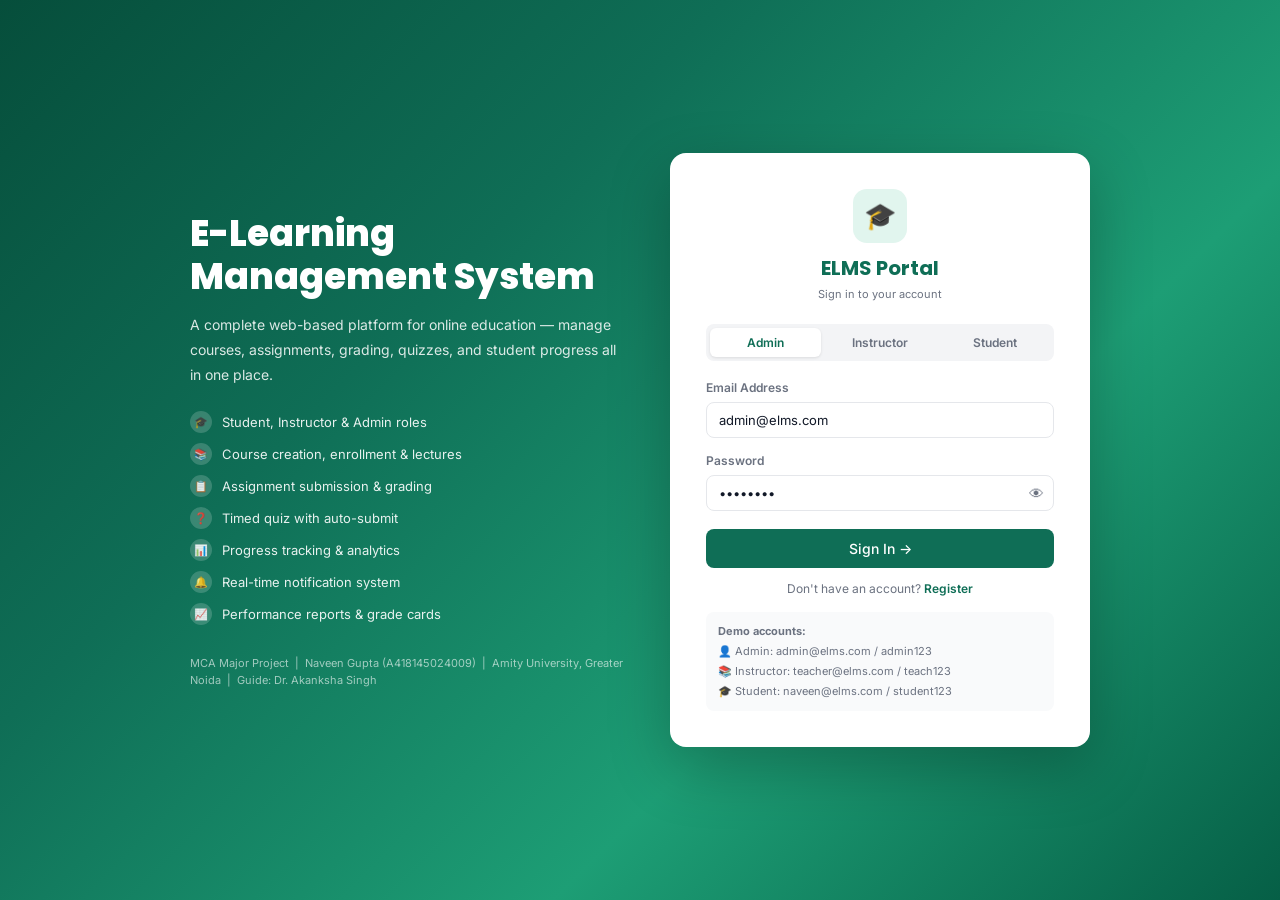
==== index.html @ f2c3ea5b "Reorganize project into index.html, css/, js/, add README and .gitignore" ====
<!DOCTYPE html>
<html lang="en">
<head>
<meta charset="UTF-8">
<meta name="viewport" content="width=device-width,initial-scale=1.0">
<title>ELMS – E-Learning Management System | Naveen Gupta | MCA | Amity University</title>
<link rel="stylesheet" href="css/styles.css">
</head>
<body>

<!-- ════════════════ AUTH ════════════════ -->
<div id="auth">
  <div class="auth-left">
    <h1>E-Learning Management System</h1>
    <p>A complete web-based platform for online education — manage courses, assignments, grading, quizzes, and student progress all in one place.</p>
    <div class="auth-feat"><span>🎓</span> Student, Instructor & Admin roles</div>
    <div class="auth-feat"><span>📚</span> Course creation, enrollment & lectures</div>
    <div class="auth-feat"><span>📋</span> Assignment submission & grading</div>
    <div class="auth-feat"><span>❓</span> Timed quiz with auto-submit</div>
    <div class="auth-feat"><span>📊</span> Progress tracking & analytics</div>
    <div class="auth-feat"><span>🔔</span> Real-time notification system</div>
    <div class="auth-feat"><span>📈</span> Performance reports & grade cards</div>
    <div style="margin-top:30px;font-size:11px;opacity:.6">MCA Major Project &nbsp;|&nbsp; Naveen Gupta (A418145024009) &nbsp;|&nbsp; Amity University, Greater Noida &nbsp;|&nbsp; Guide: Dr. Akanksha Singh</div>
  </div>

  <div class="auth-box">
    <div class="auth-logo">
      <div class="mk">🎓</div>
      <h2>ELMS Portal</h2>
      <p>Sign in to your account</p>
    </div>
    <div class="role-tabs" id="role-tabs">
      <button class="rt on" onclick="pickRole('Admin',this)">Admin</button>
      <button class="rt" onclick="pickRole('Instructor',this)">Instructor</button>
      <button class="rt" onclick="pickRole('Student',this)">Student</button>
    </div>
    <div class="err-msg" id="auth-err">Invalid email or password. Please try again.</div>
    <div class="fgroup"><label class="flabel">Email Address</label><input class="finput" id="l-email" type="email" placeholder="email@example.com" value="admin@elms.com"></div>
    <div class="fgroup"><label class="flabel">Password</label>
      <div class="pw-wrap">
        <input class="finput" id="l-pass" type="password" placeholder="Enter password" value="admin123">
        <button class="pw-eye" onclick="document.getElementById('l-pass').type=document.getElementById('l-pass').type==='password'?'text':'password'">👁</button>
      </div>
    </div>
    <button class="btn btn-g" style="width:100%;justify-content:center;padding:11px;font-size:14px;margin-top:4px" onclick="doLogin()">Sign In →</button>
    <p style="text-align:center;margin-top:12px;font-size:12px;color:var(--text2)">Don't have an account? <span style="color:var(--g);cursor:pointer;font-weight:600" onclick="showReg()">Register</span></p>
    <div class="demo-box">
      <p><strong>Demo accounts:</strong><br>
      👤 Admin: admin@elms.com / admin123<br>
      📚 Instructor: teacher@elms.com / teach123<br>
      🎓 Student: naveen@elms.com / student123</p>
    </div>
  </div>
</div>

<!-- ════════════════ APP ════════════════ -->
<div id="app" class="hidden">
  <aside class="sidebar" id="sidebar">
    <div class="sb-logo">
      <div class="lm">🎓</div>
      <div><div class="lt">ELMS</div><div class="ls">Amity University</div></div>
    </div>
    <nav class="nav" id="nav-menu"></nav>
    <div class="sb-foot" id="sb-foot"></div>
  </aside>
  <div class="main">
    <header class="topbar">
      <div style="display:flex;align-items:center;gap:12px">
        <button onclick="document.getElementById('sidebar').classList.toggle('sb-open')" style="background:none;border:none;font-size:22px;cursor:pointer;display:none" id="ham">☰</button>
        <div>
          <div class="tb-title" id="pg-title">Dashboard</div>
          <div class="tb-sub">E-Learning Management System &nbsp;|&nbsp; Naveen Gupta (A418145024009)</div>
        </div>
      </div>
      <div class="tb-right">
        <span class="rpill" id="role-badge"></span>
        <span style="font-size:13px;font-weight:500" id="tb-name"></span>
      </div>
    </header>
    <div class="content" id="content"></div>
  </div>
</div>

<!-- Modal -->
<div class="mmask hidden" id="modal">
  <div class="mbox">
    <div class="mhd"><h3 id="mtitle"></h3><button class="xbtn" onclick="closeM()">×</button></div>
    <div class="mbd" id="mbody"></div>
    <div class="mft" id="mfoot"></div>
  </div>
</div>

<!-- Toasts -->
<div class="toast-wrap" id="toasts"></div>

<script src="js/app.js" defer></script>
</body>
</html>
---- css/styles.css ----
@import url('https://fonts.googleapis.com/css2?family=Inter:wght@300;400;500;600;700&family=Poppins:wght@600;700;800&display=swap');
:root{
  --g:#0F6E56;--gl:#1D9E75;--gbg:#E1F5EE;--gd:#085041;
  --p:#534AB7;--pbg:#EEEDFE;
  --a:#B45309;--abg:#FAEEDA;
  --r:#B91C1C;--rbg:#FCEBEB;
  --b:#185FA5;--bbg:#E6F1FB;
  --border:#E5E7EB;--bg:#F3F4F6;--white:#fff;
  --text:#111827;--text2:#6B7280;--text3:#9CA3AF;
  --shadow:0 1px 3px rgba(0,0,0,.08);
  --shadow2:0 4px 16px rgba(0,0,0,.1);
  --rad:12px;--rads:8px;--sw:240px;--th:62px;
}
*,*::before,*::after{box-sizing:border-box;margin:0;padding:0}
html{scroll-behavior:smooth}
body{font-family:'Inter',sans-serif;background:var(--bg);color:var(--text);font-size:14px;line-height:1.5}
h1,h2,h3,h4,h5{font-family:'Poppins',sans-serif}
::-webkit-scrollbar{width:5px;height:5px}
::-webkit-scrollbar-track{background:transparent}
::-webkit-scrollbar-thumb{background:#d1d5db;border-radius:3px}

/* ── AUTH ── */
#auth{position:fixed;inset:0;background:linear-gradient(135deg,#064e3b,#0F6E56,#1D9E75,#065f46);display:flex;align-items:center;justify-content:center;z-index:900;padding:20px}
.auth-left{flex:1;max-width:480px;color:#fff;padding:0 40px 0 0;display:none}
@media(min-width:900px){.auth-left{display:block}}
.auth-left h1{font-size:36px;font-weight:800;line-height:1.2;margin-bottom:14px}
.auth-left p{font-size:14px;opacity:.85;line-height:1.8;margin-bottom:24px}
.auth-feat{display:flex;align-items:center;gap:10px;margin-bottom:10px;font-size:13px;opacity:.9}
.auth-feat span{width:22px;height:22px;background:rgba(255,255,255,.2);border-radius:50%;display:flex;align-items:center;justify-content:center;font-size:11px;flex-shrink:0}
.auth-box{background:#fff;border-radius:16px;padding:36px;width:420px;box-shadow:0 20px 60px rgba(0,0,0,.25);flex-shrink:0}
.auth-logo{text-align:center;margin-bottom:22px}
.auth-logo .mk{width:54px;height:54px;background:var(--gbg);border-radius:14px;display:flex;align-items:center;justify-content:center;font-size:26px;margin:0 auto 10px}
.auth-logo h2{font-size:20px;color:var(--g)}
.auth-logo p{font-size:11px;color:var(--text2);margin-top:3px}
.role-tabs{display:flex;gap:4px;background:#F3F4F6;padding:4px;border-radius:var(--rads);margin-bottom:18px}
.rt{flex:1;padding:7px;border:none;background:transparent;border-radius:6px;cursor:pointer;font-size:12px;font-weight:600;color:var(--text2);font-family:'Inter',sans-serif;transition:all .15s}
.rt.on{background:#fff;color:var(--g);box-shadow:0 1px 3px rgba(0,0,0,.1)}
.flabel{display:block;font-size:12px;font-weight:600;color:var(--text2);margin-bottom:5px}
.finput{width:100%;padding:9px 12px;border:1.5px solid var(--border);border-radius:var(--rads);font-size:13px;font-family:'Inter',sans-serif;color:var(--text);background:#fff;transition:border-color .13s;outline:none}
.finput:focus{border-color:var(--g);box-shadow:0 0 0 3px rgba(15,110,86,.1)}
.fgroup{margin-bottom:14px}
.pw-wrap{position:relative}
.pw-wrap .finput{padding-right:36px}
.pw-eye{position:absolute;right:10px;top:50%;transform:translateY(-50%);cursor:pointer;font-size:15px;color:var(--text2);background:none;border:none}
.btn{display:inline-flex;align-items:center;gap:6px;padding:8px 16px;border-radius:var(--rads);font-size:13px;font-weight:500;cursor:pointer;border:none;font-family:'Inter',sans-serif;transition:all .15s;text-decoration:none}
.btn-g{background:var(--g);color:#fff}
.btn-g:hover{background:var(--gd);transform:translateY(-1px)}
.btn-ol{background:#fff;color:var(--g);border:1.5px solid var(--g)}
.btn-ol:hover{background:var(--gbg)}
.btn-r{background:var(--r);color:#fff}
.btn-r:hover{background:#991B1B}
.btn-a{background:var(--a);color:#fff}
.btn-sm{padding:5px 11px;font-size:12px}
.btn-xs{padding:3px 8px;font-size:11px}
.btn:disabled{opacity:.6;cursor:not-allowed;transform:none!important}
.demo-box{margin-top:14px;padding:10px 12px;background:#F9FAFB;border-radius:var(--rads)}
.demo-box p{font-size:11px;color:var(--text2);line-height:1.8}
.err-msg{background:var(--rbg);color:var(--r);padding:8px 12px;border-radius:var(--rads);font-size:12px;margin-bottom:12px;display:none}
.err-msg.show{display:block}

/* ── LAYOUT ── */
#app{display:flex;min-height:100vh}
.sidebar{width:var(--sw);background:#fff;border-right:1px solid var(--border);display:flex;flex-direction:column;position:fixed;top:0;left:0;height:100vh;z-index:200;transition:transform .25s}
.sb-logo{display:flex;align-items:center;gap:10px;padding:16px;border-bottom:1px solid var(--border)}
.sb-logo .lm{width:36px;height:36px;background:var(--g);border-radius:9px;display:flex;align-items:center;justify-content:center;font-size:18px;flex-shrink:0}
.sb-logo .lt{font-size:15px;font-weight:700;color:var(--g)}
.sb-logo .ls{font-size:10px;color:var(--text2)}
.nav{flex:1;overflow-y:auto;padding:8px 0}
.nsec{padding:10px 14px 4px;font-size:10px;font-weight:600;color:var(--text3);text-transform:uppercase;letter-spacing:.8px}
.ni{display:flex;align-items:center;gap:9px;padding:9px 14px;cursor:pointer;font-size:13px;font-weight:500;color:var(--text2);border-left:3px solid transparent;transition:all .13s;user-select:none}
.ni:hover{background:#F3F4F6;color:var(--text)}
.ni.on{background:var(--gbg);color:var(--g);border-left-color:var(--g);font-weight:600}
.ni .ico{font-size:16px;width:20px;text-align:center}
.ni .nb{margin-left:auto;background:var(--r);color:#fff;font-size:10px;font-weight:700;padding:1px 6px;border-radius:10px}
.sb-foot{padding:12px 14px;border-top:1px solid var(--border);display:flex;align-items:center;gap:9px}
.av{display:flex;align-items:center;justify-content:center;border-radius:50%;font-weight:700;color:#fff;flex-shrink:0}
.main{margin-left:var(--sw);flex:1;display:flex;flex-direction:column;min-height:100vh}
.topbar{height:var(--th);background:#fff;border-bottom:1px solid var(--border);display:flex;align-items:center;justify-content:space-between;padding:0 20px;position:sticky;top:0;z-index:100}
.tb-title{font-size:17px;font-weight:700;color:var(--text)}
.tb-sub{font-size:11px;color:var(--text2)}
.tb-right{display:flex;align-items:center;gap:10px}
.rpill{padding:3px 11px;border-radius:20px;font-size:11px;font-weight:700}
.content{padding:20px;flex:1}
.pg{display:none}.pg.on{display:block;animation:fi .3s ease}
@keyframes fi{from{opacity:0;transform:translateY(8px)}to{opacity:1;transform:none}}

/* ── CARDS & METRICS ── */
.card{background:#fff;border:1px solid var(--border);border-radius:var(--rad);overflow:hidden;box-shadow:var(--shadow)}
.card-hd{padding:14px 18px;border-bottom:1px solid var(--border);display:flex;align-items:center;justify-content:space-between}
.card-hd h3{font-size:14px;font-weight:600}
.card-bd{padding:18px}
.mgrid{display:grid;grid-template-columns:repeat(4,1fr);gap:14px;margin-bottom:18px}
.mc{background:#fff;border:1px solid var(--border);border-radius:var(--rad);padding:18px;box-shadow:var(--shadow)}
.mc .ico{width:44px;height:44px;border-radius:var(--rads);display:flex;align-items:center;justify-content:center;font-size:20px;margin-bottom:12px}
.mc .val{font-size:26px;font-weight:700;font-family:'Poppins',sans-serif}
.mc .lbl{font-size:11px;color:var(--text2);font-weight:500;margin-top:2px}

/* ── GRID ── */
.g2{display:grid;grid-template-columns:1fr 1fr;gap:16px}
.g3{display:grid;grid-template-columns:repeat(3,1fr);gap:14px}
.g4{display:grid;grid-template-columns:repeat(4,1fr);gap:12px}
.g-auto{display:grid;grid-template-columns:repeat(auto-fill,minmax(270px,1fr));gap:16px}

/* ── TABLE ── */
.tbl{width:100%;border-collapse:collapse}
.tbl th{padding:10px 14px;font-size:11px;font-weight:600;color:var(--text2);text-transform:uppercase;letter-spacing:.4px;background:#F9FAFB;border-bottom:1px solid var(--border);text-align:left;white-space:nowrap}
.tbl td{padding:11px 14px;border-bottom:1px solid #F3F4F6;font-size:13px;vertical-align:middle}
.tbl tr:last-child td{border-bottom:none}
.tbl tr:hover td{background:#FAFAFA}

/* ── BADGE ── */
.bg{display:inline-block;padding:3px 9px;border-radius:5px;font-size:11px;font-weight:600}
.bg-g{background:var(--gbg);color:var(--gd)}
.bg-p{background:var(--pbg);color:#3C3489}
.bg-a{background:var(--abg);color:#633806}
.bg-r{background:var(--rbg);color:#7F1D1D}
.bg-b{background:var(--bbg);color:#0C447C}
.bg-gr{background:#F3F4F6;color:#4B5563}

/* ── PROGRESS ── */
.prog{height:7px;background:#E5E7EB;border-radius:4px;overflow:hidden}
.pf{height:100%;border-radius:4px;transition:width .5s ease}

/* ── MODAL ── */
.mmask{position:fixed;inset:0;background:rgba(0,0,0,.45);z-index:999;display:flex;align-items:center;justify-content:center;padding:20px}
.mbox{background:#fff;border-radius:14px;width:520px;max-width:100%;max-height:88vh;overflow-y:auto;box-shadow:0 20px 60px rgba(0,0,0,.22);display:flex;flex-direction:column}
.mhd{display:flex;align-items:center;justify-content:space-between;padding:18px 20px;border-bottom:1px solid var(--border);flex-shrink:0}
.mhd h3{font-size:16px;font-weight:700}
.mbd{padding:20px;flex:1;overflow-y:auto}
.mft{display:flex;gap:8px;justify-content:flex-end;padding:14px 20px;border-top:1px solid var(--border);flex-shrink:0}
.xbtn{background:none;border:none;cursor:pointer;font-size:22px;color:var(--text2);line-height:1;padding:2px}

/* ── COURSE CARD ── */
.ccard{background:#fff;border:1px solid var(--border);border-radius:var(--rad);overflow:hidden;transition:transform .2s,box-shadow .2s}
.ccard:hover{transform:translateY(-3px);box-shadow:var(--shadow2)}
.cthumb{height:110px;display:flex;align-items:center;justify-content:center;font-size:48px}
.cbody{padding:14px}
.ctitle{font-size:14px;font-weight:700;margin-bottom:5px;line-height:1.3}
.cmeta{font-size:11px;color:var(--text2);display:flex;gap:12px;flex-wrap:wrap;margin:7px 0 10px}
.tag{padding:2px 7px;border-radius:4px;font-size:10px;font-weight:600;background:#F3F4F6;color:#4B5563}
.tags{display:flex;gap:4px;flex-wrap:wrap;margin-top:6px}

/* ── QUIZ ── */
.qopt{display:flex;align-items:center;gap:10px;padding:10px 13px;border:1.5px solid var(--border);border-radius:var(--rads);cursor:pointer;margin-bottom:8px;transition:all .13s;font-size:13px}
.qopt:hover{border-color:var(--g);background:var(--gbg)}
.qopt.sel{border-color:var(--g);background:var(--gbg);font-weight:500}
.qopt.ok{border-color:#16a34a;background:#DCFCE7}
.qopt.wrong{border-color:var(--r);background:var(--rbg)}
.qtimer{font-size:20px;font-weight:700;color:var(--r);font-family:'Poppins',sans-serif}

/* ── MISC ── */
.hidden{display:none!important}
.page-hd{margin-bottom:18px}
.page-hd h2{font-size:20px;font-weight:700}
.page-hd p{font-size:12px;color:var(--text2);margin-top:3px}
.empty{text-align:center;padding:40px 20px;color:var(--text2)}
.empty .ei{font-size:44px;margin-bottom:10px}
.flex-b{display:flex;align-items:center;justify-content:space-between;margin-bottom:16px}
.flex-g{display:flex;align-items:center;gap:10px}
.sep{border:none;border-top:1px solid var(--border);margin:12px 0}
.toast-wrap{position:fixed;bottom:22px;right:22px;z-index:9999;display:flex;flex-direction:column;gap:8px}
.toast{background:#fff;border:1px solid var(--border);border-left:4px solid var(--g);border-radius:8px;padding:10px 14px;font-size:13px;font-weight:500;box-shadow:var(--shadow2);animation:fi .3s ease;max-width:300px}
.toast.err{border-left-color:var(--r)}
.toast.warn{border-left-color:var(--a)}

/* ── CHARTS ── */
.chart-bar{display:flex;align-items:flex-end;gap:8px;height:140px;padding:10px 0}
.bar-item{flex:1;display:flex;flex-direction:column;align-items:center;gap:4px}
.bar{width:100%;background:var(--g);border-radius:4px 4px 0 0;transition:height .5s ease;cursor:pointer}
.bar:hover{background:var(--gl)}
.bar-lbl{font-size:10px;color:var(--text2);text-align:center}
.bar-val{font-size:10px;font-weight:600;color:var(--g)}

/* WPR Table */
.wpr-row{display:flex;gap:10px;align-items:flex-start;padding:10px 0;border-bottom:1px solid var(--border)}
.wpr-num{width:32px;height:32px;background:var(--gbg);border-radius:6px;display:flex;align-items:center;justify-content:center;font-size:12px;font-weight:700;color:var(--g);flex-shrink:0}

@media(max-width:768px){
  .sidebar{transform:translateX(-100%)}
  .sidebar.sb-open{transform:none}
  .main{margin-left:0}
  .mgrid{grid-template-columns:1fr 1fr}
  .g2,.g3,.g4{grid-template-columns:1fr}
  .auth-box{width:100%;padding:24px}
}
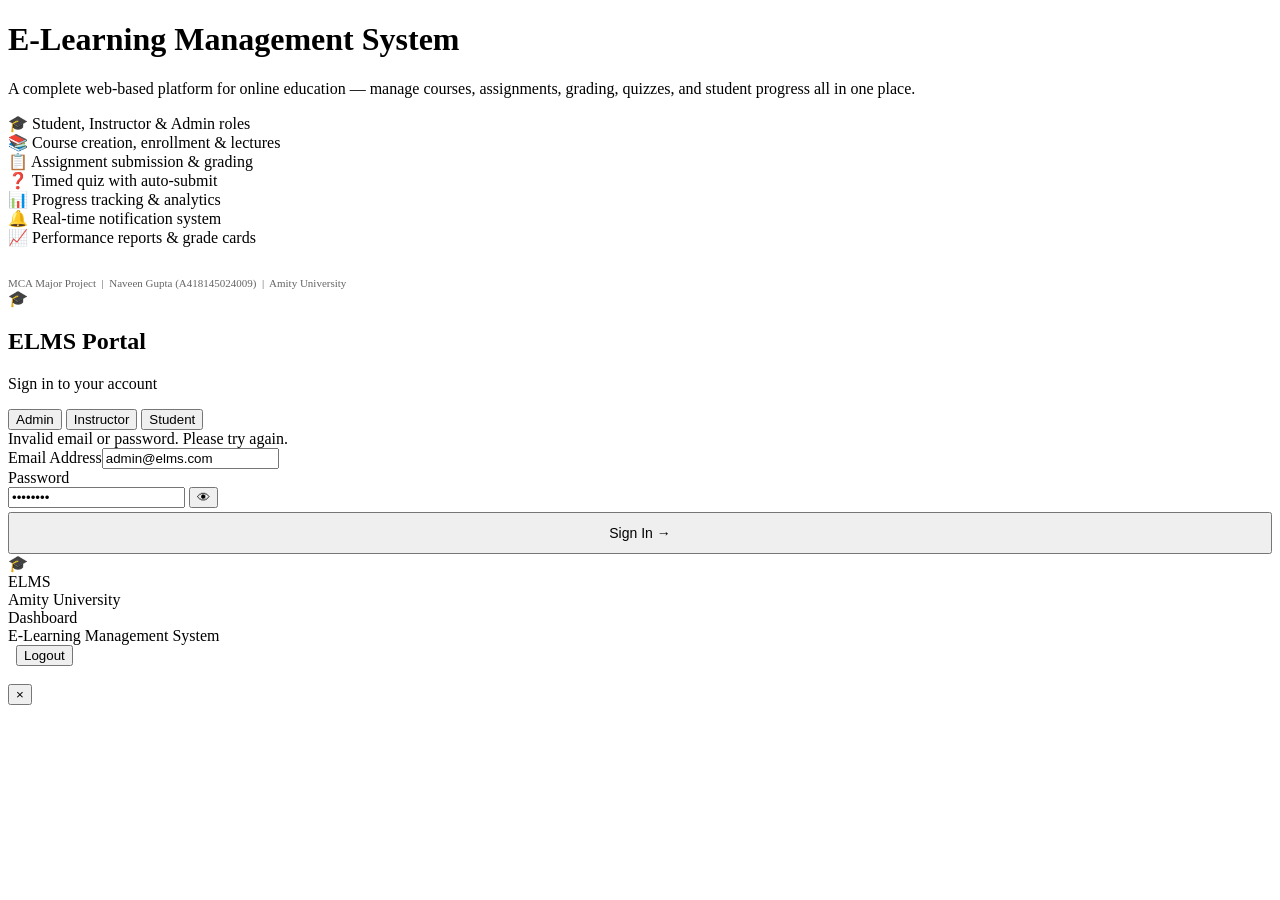
==== commit b414f69b: "feat: design standard HTML structure containing viewport configurations and page tags" ====
--- a/index.html
+++ b/index.html
@@ -1,14 +1,16 @@
 <!DOCTYPE html>
 <html lang="en">
 <head>
-<meta charset="UTF-8">
-<meta name="viewport" content="width=device-width,initial-scale=1.0">
-<title>ELMS – E-Learning Management System | Naveen Gupta | MCA | Amity University</title>
-<link rel="stylesheet" href="css/styles.css">
+  <meta charset="UTF-8">
+  <meta name="viewport" content="width=device-width,initial-scale=1.0">
+  <meta name="description" content="Static E-Learning Management System demo built with HTML, CSS and JavaScript for an MCA final year project.">
+  <meta name="author" content="Naveen Gupta">
+  <meta name="theme-color" content="#534AB7">
+  <title>ELMS – E-Learning Management System | Naveen Gupta | A418145024009 | MCA | Amity University</title>
+  <link rel="stylesheet" href="css/style.css">
 </head>
 <body>
 
-<!-- ════════════════ AUTH ════════════════ -->
 <div id="auth">
   <div class="auth-left">
     <h1>E-Learning Management System</h1>
@@ -20,7 +22,7 @@
     <div class="auth-feat"><span>📊</span> Progress tracking & analytics</div>
     <div class="auth-feat"><span>🔔</span> Real-time notification system</div>
     <div class="auth-feat"><span>📈</span> Performance reports & grade cards</div>
-    <div style="margin-top:30px;font-size:11px;opacity:.6">MCA Major Project &nbsp;|&nbsp; Naveen Gupta (A418145024009) &nbsp;|&nbsp; Amity University, Greater Noida &nbsp;|&nbsp; Guide: Dr. Akanksha Singh</div>
+    <div style="margin-top:30px;font-size:11px;opacity:.6">MCA Major Project &nbsp;|&nbsp; Naveen Gupta (A418145024009) &nbsp;|&nbsp; Amity University</div>
   </div>
 
   <div class="auth-box">
@@ -35,25 +37,17 @@
       <button class="rt" onclick="pickRole('Student',this)">Student</button>
     </div>
     <div class="err-msg" id="auth-err">Invalid email or password. Please try again.</div>
-    <div class="fgroup"><label class="flabel">Email Address</label><input class="finput" id="l-email" type="email" placeholder="email@example.com" value="admin@elms.com"></div>
+    <div class="fgroup"><label class="flabel">Email Address</label><input class="finput" id="l-email" type="email" value="admin@elms.com"></div>
     <div class="fgroup"><label class="flabel">Password</label>
       <div class="pw-wrap">
-        <input class="finput" id="l-pass" type="password" placeholder="Enter password" value="admin123">
+        <input class="finput" id="l-pass" type="password" value="admin123">
         <button class="pw-eye" onclick="document.getElementById('l-pass').type=document.getElementById('l-pass').type==='password'?'text':'password'">👁</button>
       </div>
     </div>
     <button class="btn btn-g" style="width:100%;justify-content:center;padding:11px;font-size:14px;margin-top:4px" onclick="doLogin()">Sign In →</button>
-    <p style="text-align:center;margin-top:12px;font-size:12px;color:var(--text2)">Don't have an account? <span style="color:var(--g);cursor:pointer;font-weight:600" onclick="showReg()">Register</span></p>
-    <div class="demo-box">
-      <p><strong>Demo accounts:</strong><br>
-      👤 Admin: admin@elms.com / admin123<br>
-      📚 Instructor: teacher@elms.com / teach123<br>
-      🎓 Student: naveen@elms.com / student123</p>
-    </div>
   </div>
 </div>
 
-<!-- ════════════════ APP ════════════════ -->
 <div id="app" class="hidden">
   <aside class="sidebar" id="sidebar">
     <div class="sb-logo">
@@ -66,22 +60,21 @@
   <div class="main">
     <header class="topbar">
       <div style="display:flex;align-items:center;gap:12px">
-        <button onclick="document.getElementById('sidebar').classList.toggle('sb-open')" style="background:none;border:none;font-size:22px;cursor:pointer;display:none" id="ham">☰</button>
         <div>
           <div class="tb-title" id="pg-title">Dashboard</div>
-          <div class="tb-sub">E-Learning Management System &nbsp;|&nbsp; Naveen Gupta (A418145024009)</div>
+          <div class="tb-sub">E-Learning Management System</div>
         </div>
       </div>
       <div class="tb-right">
         <span class="rpill" id="role-badge"></span>
         <span style="font-size:13px;font-weight:500" id="tb-name"></span>
+        <button onclick="doLogout()" class="btn btn-ol btn-xs" style="margin-left:8px">Logout</button>
       </div>
     </header>
     <div class="content" id="content"></div>
   </div>
 </div>
 
-<!-- Modal -->
 <div class="mmask hidden" id="modal">
   <div class="mbox">
     <div class="mhd"><h3 id="mtitle"></h3><button class="xbtn" onclick="closeM()">×</button></div>
@@ -90,10 +83,8 @@
   </div>
 </div>
 
-<!-- Toasts -->
 <div class="toast-wrap" id="toasts"></div>
 
-<script src="js/app.js" defer></script>
+<script src="js/app.js"></script>
 </body>
-</html>
-
+</html>
